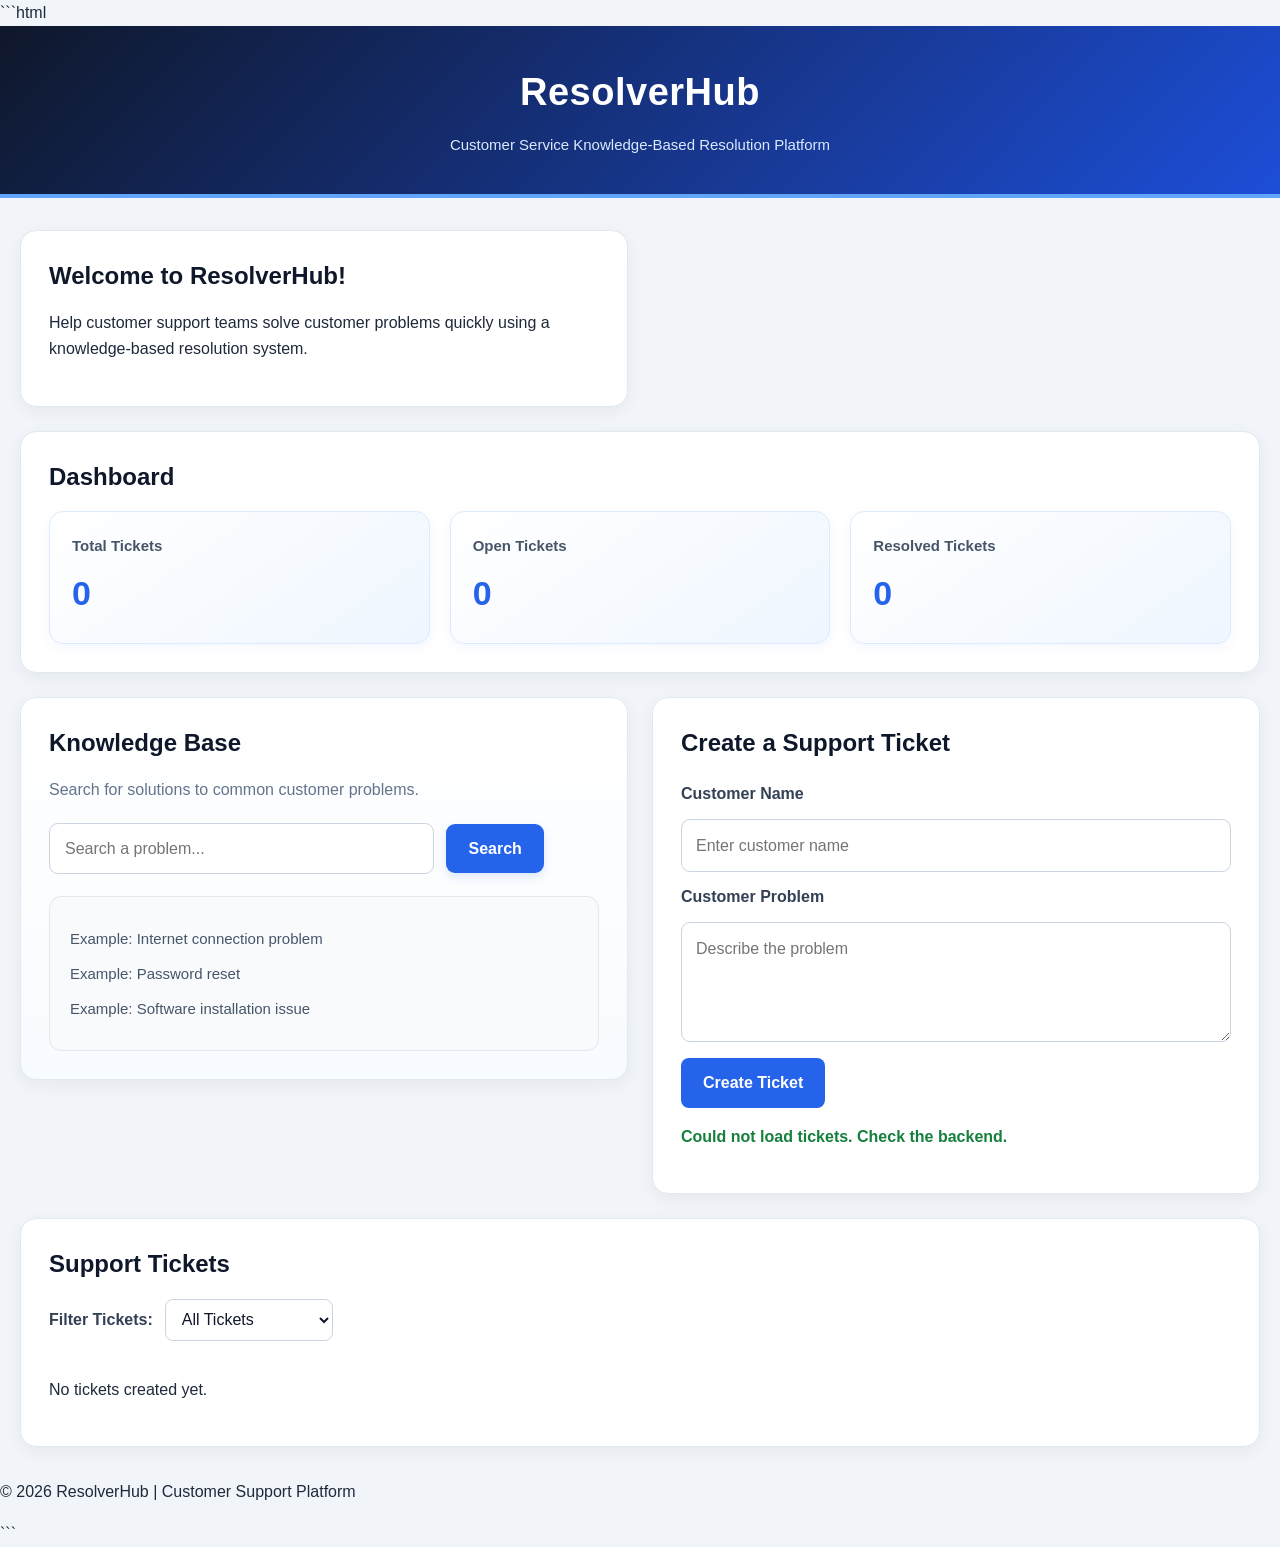
==== index.html @ 605572fe "Initial project upload" ====
```html
<!DOCTYPE html>
<html lang="en">
<head>
    <meta charset="UTF-8">
    <meta name="viewport" content="width=device-width, initial-scale=1.0">

    <title>ResolverHub - Customer Service Platform</title>

    <link rel="stylesheet" href="css/style.css">
</head>

<body>

    <!-- Header -->
    <header>
        <h1>ResolverHub</h1>
        <p>Customer Service Knowledge-Based Resolution Platform</p>
    </header>

    <!-- Main Content -->
    <main>

        <!-- Welcome Section -->
        <section class="welcome">
            <h2>Welcome to ResolverHub!</h2>
            <p>
                Help customer support teams solve customer problems
                quickly using a knowledge-based resolution system.
            </p>
        </section>

        <!-- Dashboard -->
        <section class="dashboard">
            <h2>Dashboard</h2>

            <div class="ticket-container">

                <div class="ticket-card">
                    <h3>Total Tickets</h3>
                    <p id="total-tickets">0</p>
                </div>

                <div class="ticket-card">
                    <h3>Open Tickets</h3>
                    <p id="open-tickets">0</p>
                </div>

                <div class="ticket-card">
                    <h3>Resolved Tickets</h3>
                    <p id="resolved-tickets">0</p>
                </div>

            </div>
        </section>

        <!-- Knowledge Base Search -->
        <section class="knowledge-base">
            <h2>Knowledge Base</h2>
            <p>Search for solutions to common customer problems.</p>

            <input
                type="text"
                id="search-input"
                placeholder="Search a problem..."
            >

            <button id="search-button">Search</button>

            <div id="search-results">
                <p>Example: Internet connection problem</p>
                <p>Example: Password reset</p>
                <p>Example: Software installation issue</p>
            </div>
        </section>

        <!-- Create Support Ticket -->
        <section class="create-ticket">
            <h2>Create a Support Ticket</h2>

            <form id="ticket-form">

                <label for="customer-name">Customer Name</label>
                <input
                    type="text"
                    id="customer-name"
                    placeholder="Enter customer name"
                    required
                >

                <label for="issue">Customer Problem</label>
                <textarea
                    id="issue"
                    placeholder="Describe the problem"
                    required
                ></textarea>

                <button type="submit">Create Ticket</button>

            </form>

            <p id="ticket-message"></p>
        </section>

        <!-- Support Tickets List -->
        <section class="ticket-list">
            <h2>Support Tickets</h2>
<div class="ticket-filters">
    <label for="ticket-filter">Filter Tickets:</label>

    <select id="ticket-filter">
        <option value="All">All Tickets</option>
        <option value="Open">Open Tickets</option>
        <option value="Resolved">Resolved Tickets</option>
    </select>
</div>
            <div id="ticket-list-container">
                <p>No tickets created yet.</p>
            </div>
        </section>

    </main>

    <!-- Footer -->
    <footer>
        <p>&copy; 2026 ResolverHub | Customer Support Platform</p>
    </footer>

    <!-- JavaScript Files -->
    <script src="js/data.js"></script>
    <script src="js/app.js"></script>

</body>
</html>
```
---- css/style.css ----
/* ==============================
   ResolverHub - Professional UI
   ============================== */

* {
    box-sizing: border-box;
}

:root {
    --primary: #2563eb;
    --primary-dark: #1d4ed8;
    --heading: #0f172a;
    --text: #475569;
    --muted: #64748b;
    --border: #e2e8f0;
    --background: #f1f5f9;
    --white: #ffffff;
    --success: #15803d;
    --danger: #dc2626;
}

html {
    scroll-behavior: smooth;
}

body {
    margin: 0;
    font-family: Arial, sans-serif;
    background: var(--background);
    color: #1e293b;
    line-height: 1.6;
}

button,
input,
textarea,
select {
    font: inherit;
}

button {
    cursor: pointer;
}

button:focus-visible,
input:focus-visible,
textarea:focus-visible,
select:focus-visible {
    outline: 3px solid #93c5fd;
    outline-offset: 2px;
}

/* Header */

header {
    background: linear-gradient(135deg, #0f172a, #1d4ed8);
    color: var(--white);
    padding: 36px 20px;
    text-align: center;
    border-bottom: 4px solid #60a5fa;
}

header h1 {
    margin: 0 0 10px;
    font-size: clamp(28px, 4vw, 38px);
    font-weight: 700;
    letter-spacing: 0.5px;
}

header p {
    margin: 0;
    color: #dbeafe;
    font-size: 15px;
    line-height: 1.7;
}

/* Main layout */

main {
    width: 100%;
    max-width: 1100px;
    margin: 32px auto;
    padding: 0 20px;
}

/* Sections */

section {
    margin-top: 24px;
    padding: 28px;
    background: var(--white);
    border: 1px solid var(--border);
    border-radius: 16px;
    box-shadow: 0 5px 18px rgba(15, 23, 42, 0.05);
}

section h2 {
    margin-top: 0;
    margin-bottom: 18px;
    color: var(--heading);
    font-size: 24px;
    line-height: 1.4;
}

section h3 {
    color: var(--primary-dark);
}

/* Dashboard */

.dashboard {
    margin-top: 0;
}

.ticket-container {
    display: flex;
    flex-wrap: wrap;
    gap: 18px;
}

.ticket-card {
    flex: 1;
    min-width: 180px;
    padding: 22px;
    background: linear-gradient(145deg, #ffffff, #eff6ff);
    border: 1px solid #dbeafe;
    border-radius: 14px;
    text-align: left;
    box-shadow: 0 4px 12px rgba(37, 99, 235, 0.05);
    transition: box-shadow 0.2s ease, transform 0.2s ease;
}

.ticket-container > .ticket-card:hover {
    transform: translateY(-3px);
    box-shadow: 0 9px 20px rgba(37, 99, 235, 0.1);
}

.ticket-card h3 {
    margin: 0 0 8px;
    color: #475569;
    font-size: 15px;
    font-weight: 600;
}

.ticket-card p {
    margin: 8px 0 0;
    color: var(--primary);
    font-size: 34px;
    font-weight: 700;
    overflow-wrap: anywhere;
}

/* Knowledge Base */

.knowledge-base {
    background: linear-gradient(180deg, #ffffff, #f8fbff);
}

.knowledge-base > p {
    color: var(--muted);
    margin-bottom: 20px;
}

/* Search */

#search-input {
    width: 70%;
    max-width: 600px;
    min-height: 48px;
    padding: 12px 15px;
    color: var(--heading);
    background: var(--white);
    border: 1px solid #cbd5e1;
    border-radius: 9px;
    outline: none;
    transition: border-color 0.2s ease, box-shadow 0.2s ease;
}

#search-input:focus {
    border-color: var(--primary);
    box-shadow: 0 0 0 3px #dbeafe;
}

#search-button {
    min-height: 48px;
    padding: 12px 22px;
    margin-left: 8px;
    color: var(--white);
    background: var(--primary);
    border: none;
    border-radius: 9px;
    font-weight: 600;
    box-shadow: 0 4px 10px rgba(37, 99, 235, 0.15);
    transition: background-color 0.2s ease, transform 0.2s ease;
}

#search-button:hover {
    background: var(--primary-dark);
    transform: translateY(-1px);
}

#search-results {
    margin-top: 22px;
    padding: 20px;
    background: #f8fafc;
    border: 1px solid var(--border);
    border-radius: 12px;
    line-height: 1.8;
    overflow-wrap: anywhere;
}

#search-results:empty {
    display: none;
}

#search-results h3 {
    margin: 0 0 10px;
    color: var(--primary-dark);
    font-size: 18px;
}

#search-results p {
    margin: 8px 0;
    color: var(--text);
    font-size: 15px;
}

#search-results strong {
    color: #1e40af;
}

#search-results a {
    color: var(--primary);
    font-weight: 600;
    text-decoration: none;
}

#search-results a:hover {
    text-decoration: underline;
}

/* Create Ticket Form */

.create-ticket h2 {
    margin-bottom: 22px;
}

#ticket-form {
    display: flex;
    flex-direction: column;
    gap: 12px;
}

#ticket-form label {
    color: #334155;
    font-weight: 600;
}

#customer-name,
#issue {
    width: 100%;
    padding: 13px 14px;
    color: var(--heading);
    background: var(--white);
    border: 1px solid #cbd5e1;
    border-radius: 9px;
    outline: none;
    transition: border-color 0.2s ease, box-shadow 0.2s ease;
}

#customer-name:focus,
#issue:focus {
    border-color: var(--primary);
    box-shadow: 0 0 0 3px #dbeafe;
}

#issue {
    min-height: 120px;
    resize: vertical;
}

#ticket-form button {
    align-self: flex-start;
    padding: 12px 22px;
    margin-top: 4px;
    color: var(--white);
    background: var(--primary);
    border: none;
    border-radius: 8px;
    font-weight: 600;
    transition: background-color 0.2s ease, transform 0.2s ease;
}

#ticket-form button:hover {
    background: var(--primary-dark);
    transform: translateY(-1px);
}

#ticket-message {
    margin-top: 14px;
    color: var(--success);
    font-weight: 600;
    overflow-wrap: anywhere;
}

/* Ticket Filter */

.ticket-filters {
    display: flex;
    flex-wrap: wrap;
    align-items: center;
    gap: 12px;
    margin: 12px 0 20px;
}

.ticket-filters label {
    color: #334155;
    font-weight: 600;
}

#ticket-filter {
    min-height: 42px;
    max-width: 100%;
    padding: 9px 12px;
    color: var(--heading);
    background: var(--white);
    border: 1px solid #cbd5e1;
    border-radius: 8px;
    cursor: pointer;
}

/* Support Ticket List */

#ticket-list-container {
    display: flex;
    flex-direction: column;
    gap: 16px;
    margin-top: 18px;
}

#ticket-list-container .ticket-card {
    width: 100%;
    min-width: 0;
    flex: none;
    padding: 22px;
    text-align: left;
    background: var(--white);
    border: 1px solid var(--border);
    border-left: 5px solid var(--primary);
    border-radius: 12px;
    box-shadow: 0 4px 12px rgba(15, 23, 42, 0.05);
}

#ticket-list-container .ticket-card:hover {
    box-shadow: 0 8px 18px rgba(15, 23, 42, 0.09);
}

#ticket-list-container .ticket-card h3 {
    margin: 10px 0;
    color: #1e3a8a;
    font-size: 19px;
    overflow-wrap: anywhere;
}

#ticket-list-container .ticket-card p {
    margin: 8px 0;
    color: var(--text);
    font-size: 15px;
    font-weight: 400;
    overflow-wrap: anywhere;
}

/* Ticket Status Badges */

.status-badge {
    display: inline-block;
    margin: 8px 0;
    padding: 5px 12px;
    border-radius: 20px;
    font-size: 13px;
    font-weight: 700;
}

.status-open {
    color: #9a3412;
    background: #ffedd5;
    border: 1px solid #fed7aa;
}

.status-resolved {
    color: #166534;
    background: #dcfce7;
    border: 1px solid #bbf7d0;
}

/* Resolve and Delete Buttons */

.resolve-button,
.delete-button {
    min-height: 40px;
    padding: 9px 15px;
    margin: 10px 8px 0 0;
    border: none;
    border-radius: 7px;
    font-size: 14px;
    font-weight: 600;
    transition: background-color 0.2s ease, transform 0.2s ease;
}

.resolve-button {
    color: var(--white);
    background: #15803d;
}

.resolve-button:hover {
    background: #166534;
    transform: translateY(-1px);
}

.delete-button {
    color: #b91c1c;
    background: #fee2e2;
}

.delete-button:hover {
    background: #fecaca;
    transform: translateY(-1px);
}

/* Tablet */

@media (max-width: 768px) {
    header {
        padding: 28px 16px;
    }

    main {
        margin: 22px auto;
        padding: 0 14px;
    }

    section {
        padding: 22px;
        border-radius: 13px;
    }

    .ticket-container {
        gap: 14px;
    }

    .ticket-card {
        min-width: 150px;
    }

    #search-input {
        width: 100%;
        max-width: none;
    }

    #search-button {
        width: 100%;
        margin: 10px 0 0;
    }
}

/* Mobile */

@media (max-width: 480px) {
    header {
        padding: 24px 14px;
    }

    header h1 {
        font-size: 27px;
        overflow-wrap: anywhere;
    }

    header p {
        font-size: 14px;
    }

    main {
        padding: 0 10px;
        margin: 16px auto;
    }

    section {
        padding: 17px;
        margin-top: 16px;
    }

    section h2 {
        font-size: 21px;
    }

    .ticket-container {
        flex-direction: column;
    }

    .ticket-card {
        width: 100%;
        min-width: 0;
        padding: 18px;
    }

    .ticket-card p {
        font-size: 30px;
    }

    #ticket-form button {
        width: 100%;
        align-self: stretch;
    }

    #ticket-list-container .ticket-card {
        padding: 16px;
    }

    .ticket-filters {
        align-items: stretch;
        flex-direction: column;
    }

    #ticket-filter {
        width: 100%;
    }

    .resolve-button,
    .delete-button {
        margin-right: 5px;
        padding: 10px 12px;
    }

    #search-results {
        padding: 15px;
    }
}

/* Reduced motion accessibility */

@media (prefers-reduced-motion: reduce) {
    *,
    *::before,
    *::after {
        scroll-behavior: auto !important;
        transition-duration: 0.01ms !important;
        animation-duration: 0.01ms !important;
    }
}

/* Desktop: show main sections side by side */

@media (min-width: 900px) {
    main {
        max-width: 1400px;
        display: grid;
        grid-template-columns: repeat(2, minmax(0, 1fr));
        gap: 24px;
        align-items: start;
    }

    main > section {
        margin-top: 0;
        min-width: 0;
    }

    /* Dashboard takes full width */
    main > .dashboard {
        grid-column: 1 / -1;
    }

    /* Ticket cards inside dashboard */
    .ticket-container {
        display: grid;
        grid-template-columns: repeat(3, minmax(0, 1fr));
        gap: 20px;
    }

    .ticket-container > .ticket-card {
        min-width: 0;
    }

    /* Support Tickets takes full width */
    main > .ticket-list {
        grid-column: 1 / -1;
    }
}

/* Smaller screens: keep sections stacked */
@media (max-width: 899px) {
    main {
        display: block;
    }
}
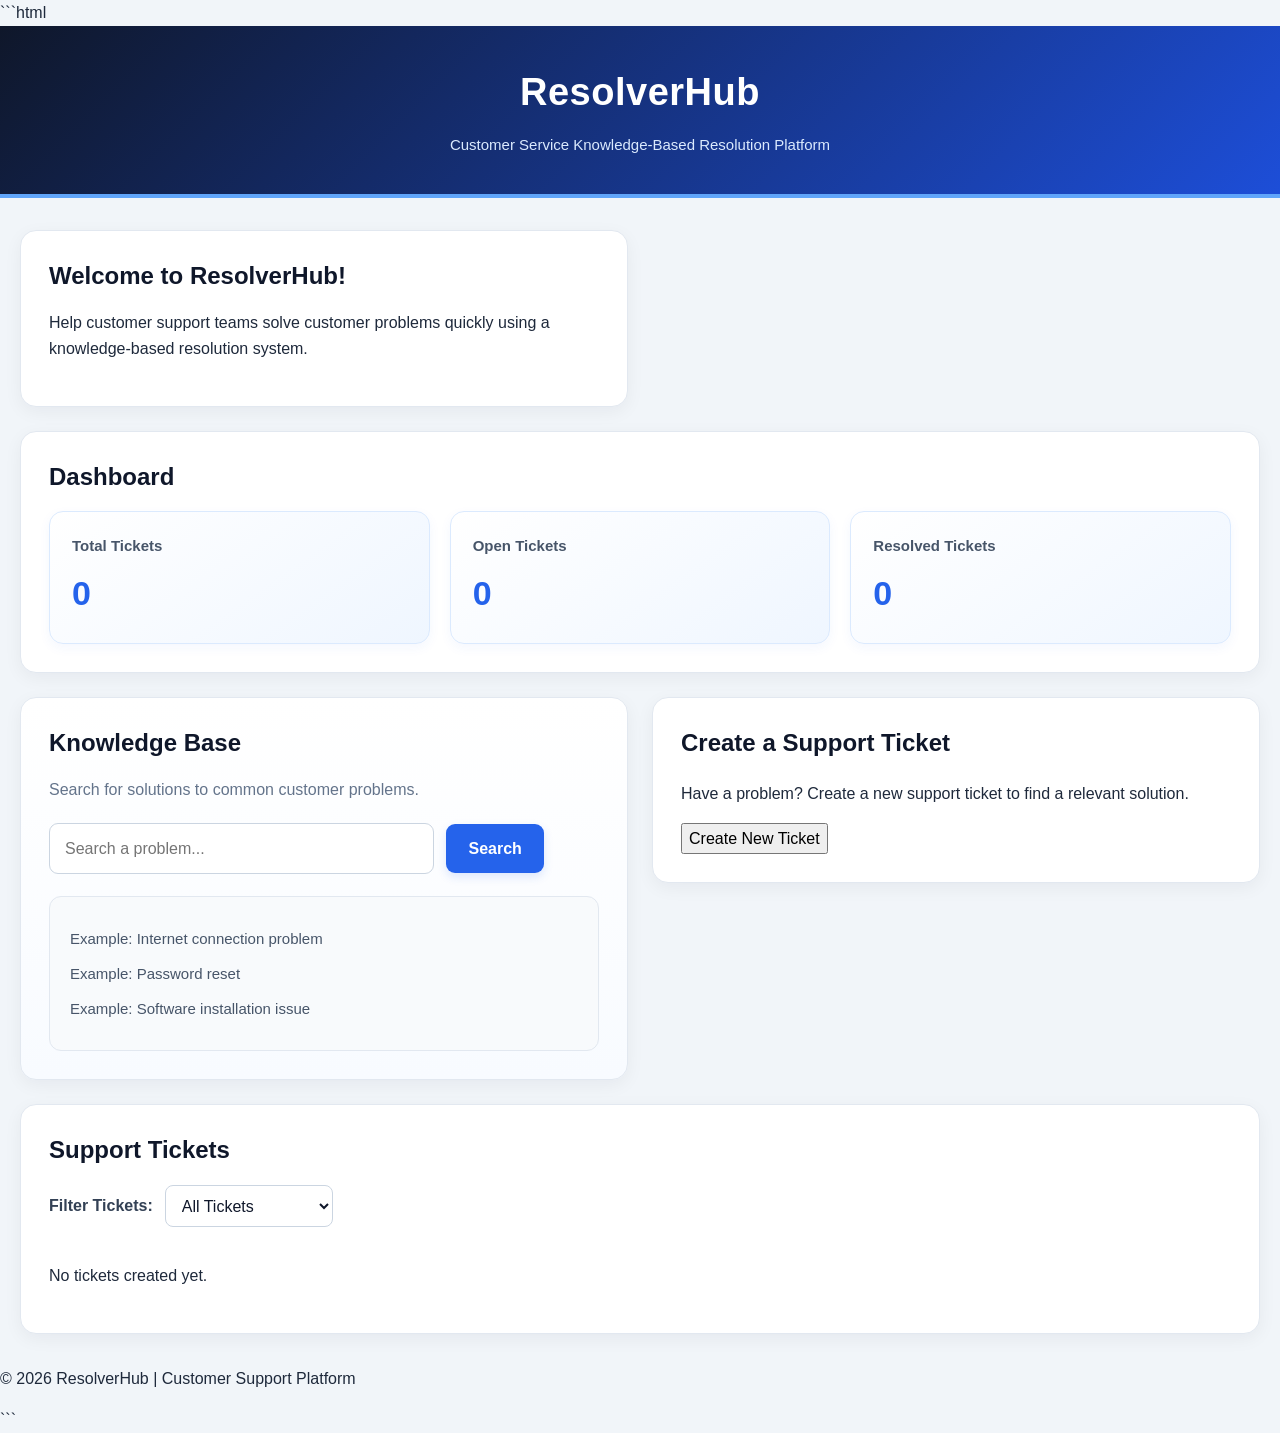
==== commit 05f672b0: "Update dashboard with separate ticket creation page" ====
--- a/index.html
+++ b/index.html
@@ -75,32 +75,18 @@
         </section>
 
         <!-- Create Support Ticket -->
+       
         <section class="create-ticket">
             <h2>Create a Support Ticket</h2>
+            <p>Have a problem? Create a new support ticket to find a relevant solution.</p>
 
-            <form id="ticket-form">
+            <button
+                type="button"
+                onclick="window.location.href='create-ticket.html'">
+                Create New Ticket
+            </button>
+        </section>
 
-                <label for="customer-name">Customer Name</label>
-                <input
-                    type="text"
-                    id="customer-name"
-                    placeholder="Enter customer name"
-                    required
-                >
-
-                <label for="issue">Customer Problem</label>
-                <textarea
-                    id="issue"
-                    placeholder="Describe the problem"
-                    required
-                ></textarea>
-
-                <button type="submit">Create Ticket</button>
-
-            </form>
-
-            <p id="ticket-message"></p>
-        </section>
 
         <!-- Support Tickets List -->
         <section class="ticket-list">
--- a/css/style.css
+++ b/css/style.css
@@ -593,3 +593,44 @@
         display: block;
     }
 }
+
+/* Colourful Resolve and Delete buttons */
+.ticket-actions {
+    display: flex;
+    gap: 10px;
+    flex-wrap: wrap;
+    margin-top: 15px;
+}
+
+.ticket-actions button[data-action="resolve"] {
+    background: linear-gradient(135deg, #16a34a, #22c55e);
+    color: #ffffff;
+    border: none;
+    padding: 10px 18px;
+    border-radius: 8px;
+    font-weight: 600;
+    cursor: pointer;
+    transition: all 0.25s ease;
+    box-shadow: 0 3px 8px rgba(22, 163, 74, 0.2);
+}
+
+.ticket-actions button[data-action="delete"] {
+    background: linear-gradient(135deg, #dc2626, #ef4444);
+    color: #ffffff;
+    border: none;
+    padding: 10px 18px;
+    border-radius: 8px;
+    font-weight: 600;
+    cursor: pointer;
+    transition: all 0.25s ease;
+    box-shadow: 0 3px 8px rgba(220, 38, 38, 0.2);
+}
+
+.ticket-actions button:hover {
+    transform: translateY(-2px);
+    filter: brightness(1.08);
+}
+
+.ticket-actions button:active {
+    transform: scale(0.96);
+}
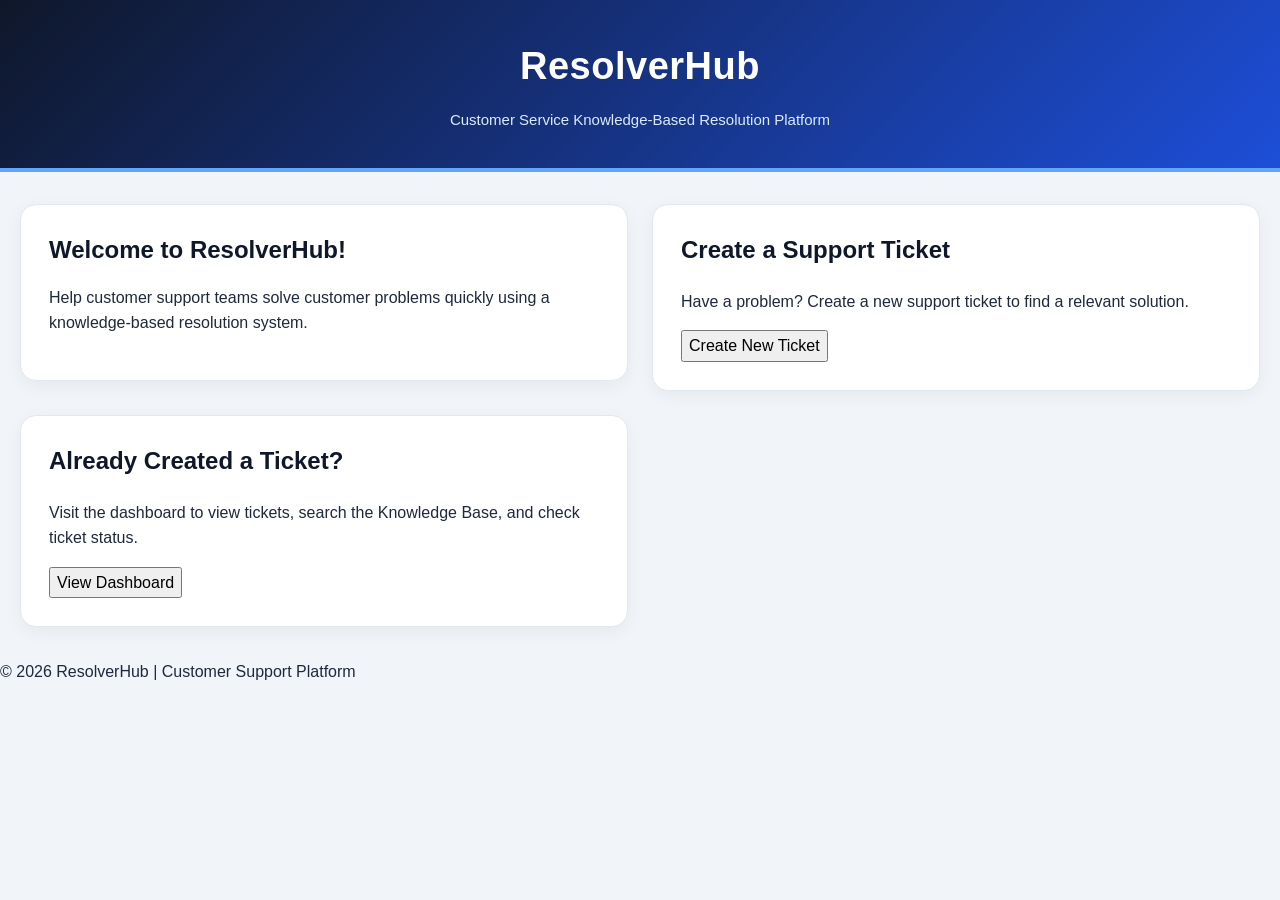
==== commit c1a9ea87: "Update welcome page with create ticket option" ====
--- a/index.html
+++ b/index.html
@@ -1,11 +1,11 @@
-```html
+
 <!DOCTYPE html>
 <html lang="en">
 <head>
     <meta charset="UTF-8">
     <meta name="viewport" content="width=device-width, initial-scale=1.0">
 
-    <title>ResolverHub - Customer Service Platform</title>
+    <title>Welcome - ResolverHub</title>
 
     <link rel="stylesheet" href="css/style.css">
 </head>
@@ -18,10 +18,9 @@
         <p>Customer Service Knowledge-Based Resolution Platform</p>
     </header>
 
-    <!-- Main Content -->
     <main>
 
-        <!-- Welcome Section -->
+        <!-- Welcome Board -->
         <section class="welcome">
             <h2>Welcome to ResolverHub!</h2>
             <p>
@@ -30,55 +29,13 @@
             </p>
         </section>
 
-        <!-- Dashboard -->
-        <section class="dashboard">
-            <h2>Dashboard</h2>
-
-            <div class="ticket-container">
-
-                <div class="ticket-card">
-                    <h3>Total Tickets</h3>
-                    <p id="total-tickets">0</p>
-                </div>
-
-                <div class="ticket-card">
-                    <h3>Open Tickets</h3>
-                    <p id="open-tickets">0</p>
-                </div>
-
-                <div class="ticket-card">
-                    <h3>Resolved Tickets</h3>
-                    <p id="resolved-tickets">0</p>
-                </div>
-
-            </div>
-        </section>
-
-        <!-- Knowledge Base Search -->
-        <section class="knowledge-base">
-            <h2>Knowledge Base</h2>
-            <p>Search for solutions to common customer problems.</p>
-
-            <input
-                type="text"
-                id="search-input"
-                placeholder="Search a problem..."
-            >
-
-            <button id="search-button">Search</button>
-
-            <div id="search-results">
-                <p>Example: Internet connection problem</p>
-                <p>Example: Password reset</p>
-                <p>Example: Software installation issue</p>
-            </div>
-        </section>
-
-        <!-- Create Support Ticket -->
-       
+        <!-- Create Ticket -->
         <section class="create-ticket">
             <h2>Create a Support Ticket</h2>
-            <p>Have a problem? Create a new support ticket to find a relevant solution.</p>
+            <p>
+                Have a problem? Create a new support ticket
+                to find a relevant solution.
+            </p>
 
             <button
                 type="button"
@@ -87,35 +44,26 @@
             </button>
         </section>
 
+        <!-- Dashboard Navigation -->
+        <section class="create-ticket">
+            <h2>Already Created a Ticket?</h2>
+            <p>
+                Visit the dashboard to view tickets, search
+                the Knowledge Base, and check ticket status.
+            </p>
 
-        <!-- Support Tickets List -->
-        <section class="ticket-list">
-            <h2>Support Tickets</h2>
-<div class="ticket-filters">
-    <label for="ticket-filter">Filter Tickets:</label>
-
-    <select id="ticket-filter">
-        <option value="All">All Tickets</option>
-        <option value="Open">Open Tickets</option>
-        <option value="Resolved">Resolved Tickets</option>
-    </select>
-</div>
-            <div id="ticket-list-container">
-                <p>No tickets created yet.</p>
-            </div>
+            <button
+                type="button"
+                onclick="window.location.href='dashboard.html'">
+                View Dashboard
+            </button>
         </section>
 
     </main>
 
-    <!-- Footer -->
     <footer>
         <p>&copy; 2026 ResolverHub | Customer Support Platform</p>
     </footer>
 
-    <!-- JavaScript Files -->
-    <script src="js/data.js"></script>
-    <script src="js/app.js"></script>
-
 </body>
 </html>
-```
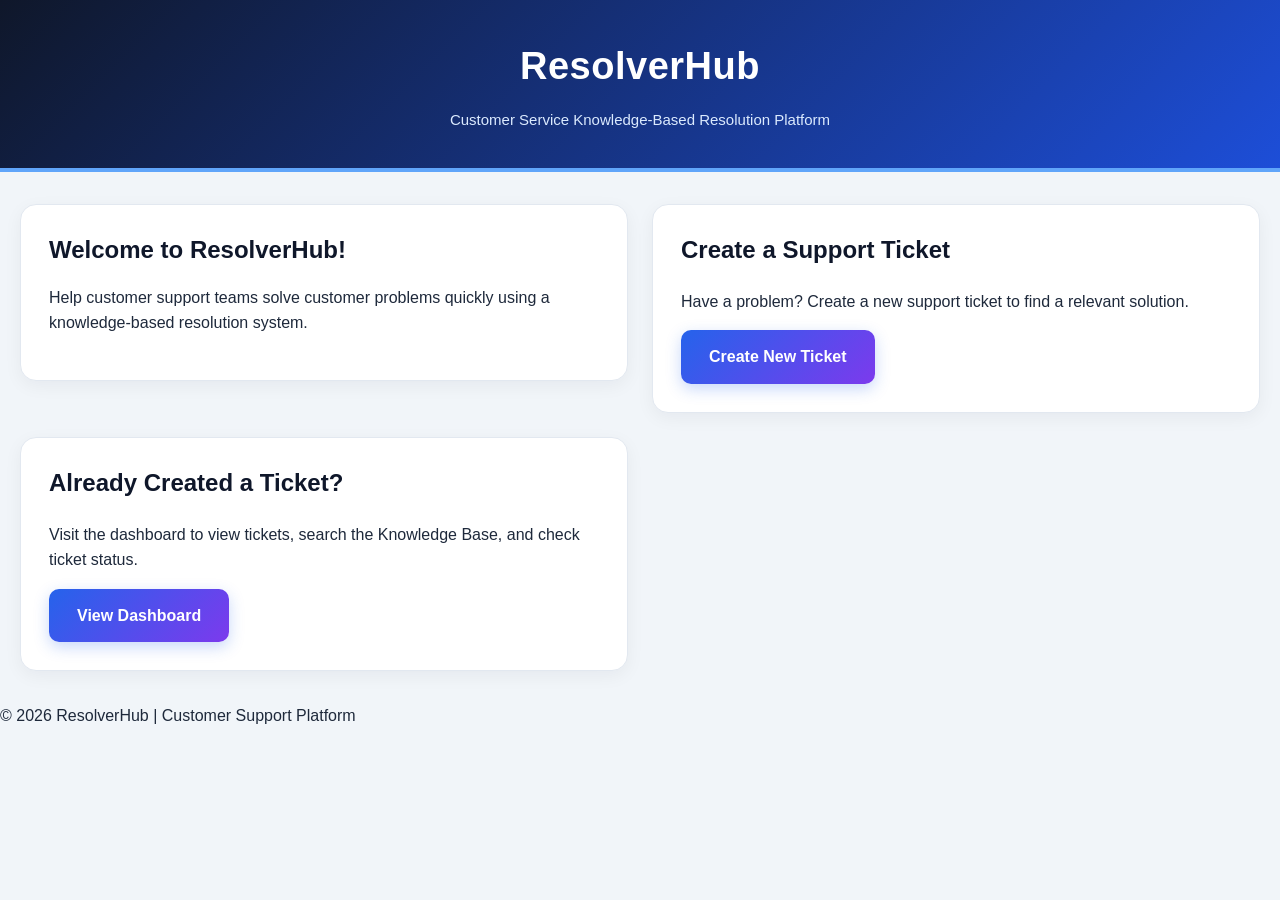
==== commit 56d2216d: "Fix View Dashboard button navigation" ====
--- a/index.html
+++ b/index.html
@@ -53,10 +53,10 @@
             </p>
 
             <button
-                type="button"
-                onclick="window.location.href='dashboard.html'">
-                View Dashboard
-            </button>
+    type="button"
+    onclick="window.location.href='index.html#dashboard'">
+    View Dashboard
+</button>
         </section>
 
     </main>
--- a/css/style.css
+++ b/css/style.css
@@ -634,3 +634,35 @@
 .ticket-actions button:active {
     transform: scale(0.96);
 }
+
+/* Welcome Page - Colorful Buttons */
+.create-ticket button {
+    background: linear-gradient(135deg, #2563eb, #7c3aed);
+    color: #ffffff;
+    border: none;
+    padding: 14px 28px;
+    border-radius: 10px;
+    font-size: 16px;
+    font-weight: 600;
+    cursor: pointer;
+    box-shadow: 0 5px 15px rgba(37, 99, 235, 0.25);
+    transition: transform 0.3s ease, box-shadow 0.3s ease;
+}
+
+/* Hover Effect */
+.create-ticket button:hover {
+    background: linear-gradient(135deg, #7c3aed, #db2777);
+    transform: translateY(-3px);
+    box-shadow: 0 8px 20px rgba(124, 58, 237, 0.35);
+}
+
+/* Click Effect */
+.create-ticket button:active {
+    transform: scale(0.97);
+}
+
+/* Keyboard Accessibility */
+.create-ticket button:focus-visible {
+    outline: 3px solid #f59e0b;
+    outline-offset: 4px;
+}
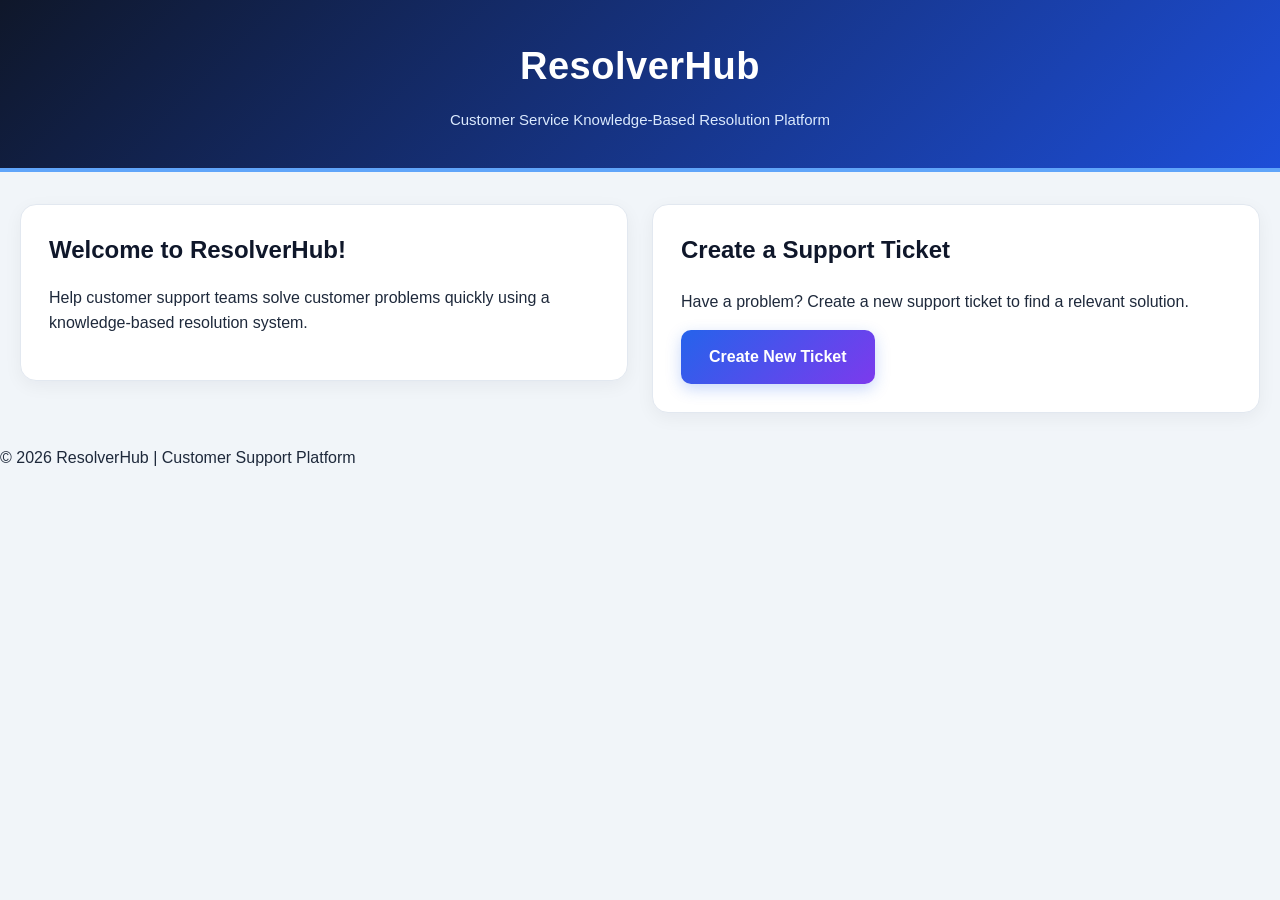
==== commit 504db548: "Simplify welcome page to show welcome and create ticket" ====
--- a/index.html
+++ b/index.html
@@ -44,20 +44,6 @@
             </button>
         </section>
 
-        <!-- Dashboard Navigation -->
-        <section class="create-ticket">
-            <h2>Already Created a Ticket?</h2>
-            <p>
-                Visit the dashboard to view tickets, search
-                the Knowledge Base, and check ticket status.
-            </p>
-
-            <button
-    type="button"
-    onclick="window.location.href='index.html#dashboard'">
-    View Dashboard
-</button>
-        </section>
 
     </main>
 
